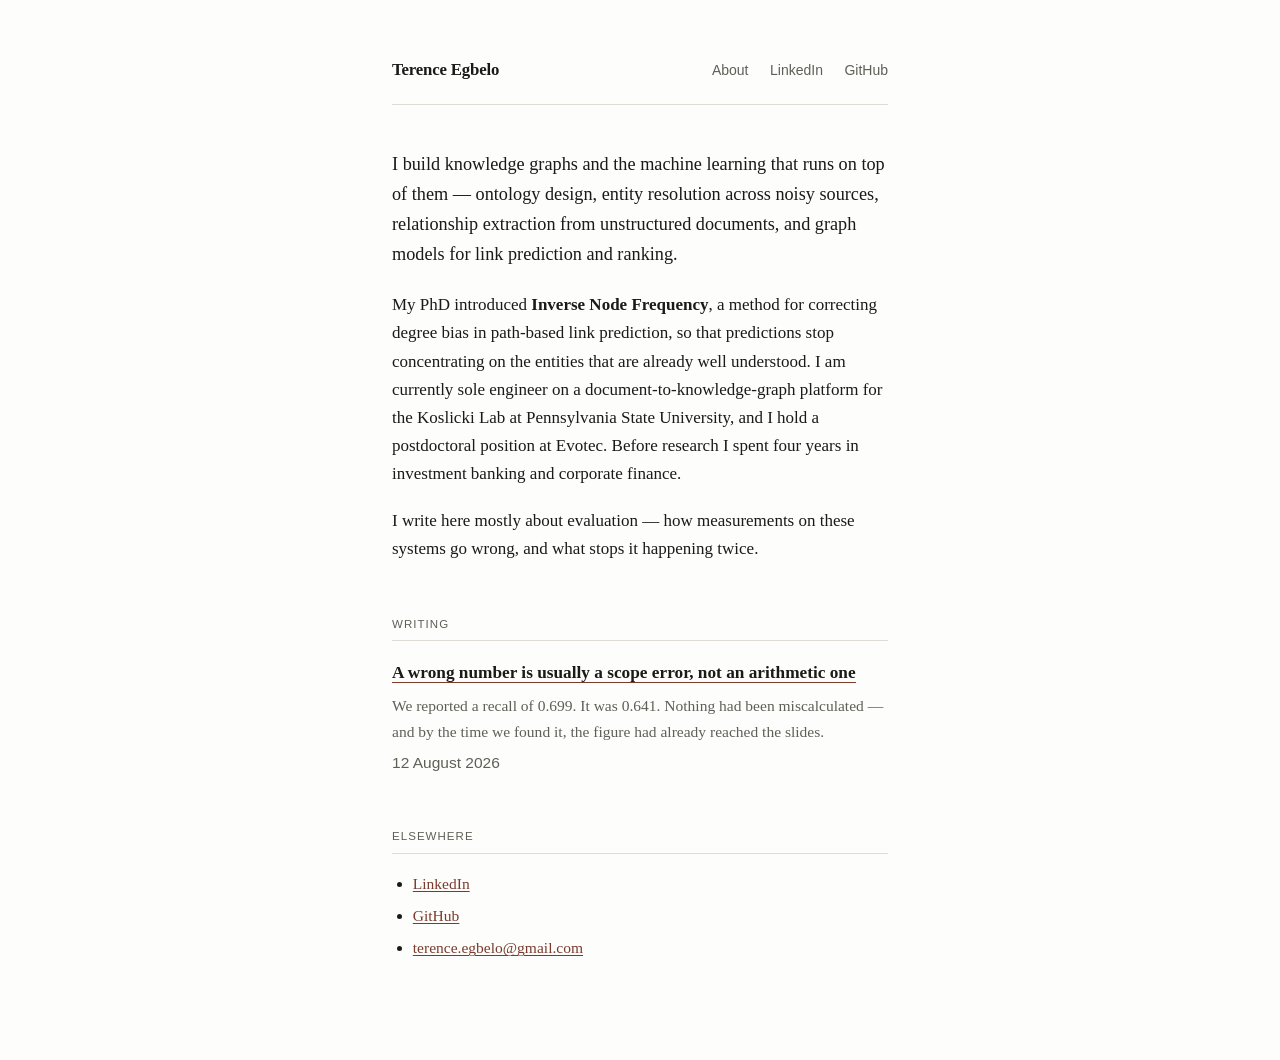
==== index.html @ 80e67e27 "Site: landing, about, first write-up Static HTML/CSS, no build step. Serves from the default branch " ====
<!doctype html>
<html lang="en">
<head>
<meta charset="utf-8">
<meta name="viewport" content="width=device-width, initial-scale=1">
<title>Terence Egbelo — machine learning and knowledge graphs</title>
<meta name="description" content="Machine learning engineer and scientist working on knowledge graphs: ontology design, entity resolution, relationship extraction from unstructured documents, and graph machine learning.">
<link rel="canonical" href="https://terence-egbelo.com/">
<meta property="og:type" content="website">
<meta property="og:site_name" content="Terence Egbelo">
<meta property="og:title" content="Terence Egbelo — machine learning and knowledge graphs">
<meta property="og:description" content="Machine learning engineer and scientist working on knowledge graphs: ontology design, entity resolution, relationship extraction, and graph machine learning.">
<meta property="og:url" content="https://terence-egbelo.com/">
<meta name="twitter:card" content="summary">
<link rel="stylesheet" href="/style.css">
</head>
<body>
<div class="wrap">

<header class="masthead">
  <a class="home" href="/">Terence Egbelo</a>
  <nav>
    <a href="/about.html">About</a>
    <a href="https://www.linkedin.com/in/terenceegbelo">LinkedIn</a>
    <a href="https://github.com/TERENTIVS">GitHub</a>
  </nav>
</header>

<main>

<p class="lede">I build knowledge graphs and the machine learning that runs on top
of them — ontology design, entity resolution across noisy sources, relationship
extraction from unstructured documents, and graph models for link prediction and
ranking.</p>

<p>My PhD introduced <strong>Inverse Node Frequency</strong>, a method for
correcting degree bias in path-based link prediction, so that predictions stop
concentrating on the entities that are already well understood. I am currently sole
engineer on a document-to-knowledge-graph platform for the Koslicki Lab at
Pennsylvania State University, and I hold a postdoctoral position at Evotec. Before
research I spent four years in investment banking and corporate finance.</p>

<p>I write here mostly about evaluation — how measurements on these systems go
wrong, and what stops it happening twice.</p>

<div class="section-label">Writing</div>

<div class="entry">
  <a href="/writing/scope-error-not-arithmetic-error.html">A wrong number is usually a scope error, not an arithmetic one</a>
  <p>We reported a recall of 0.699. It was 0.641. Nothing had been miscalculated —
  and by the time we found it, the figure had already reached the slides.</p>
  <p class="meta">12 August 2026</p>
</div>

<div class="section-label">Elsewhere</div>

<ul class="elsewhere">
  <li><a href="https://www.linkedin.com/in/terenceegbelo">LinkedIn</a></li>
  <li><a href="https://github.com/TERENTIVS">GitHub</a></li>
  <li><a href="mailto:terence.egbelo@gmail.com">terence.egbelo@gmail.com</a></li>
</ul>

</main>
</div>
</body>
</html>
---- style.css ----
/* terence-egbelo.com — static, no dependencies, no build step */

:root {
  --bg: #fdfdfb;
  --fg: #1a1a18;
  --muted: #5f5f58;
  --rule: #dedcd4;
  --accent: #7a3b2e;
  --code-bg: #f2f0ea;
  --measure: 34rem;
}

@media (prefers-color-scheme: dark) {
  :root {
    --bg: #16161a;
    --fg: #e6e4dd;
    --muted: #9a978d;
    --rule: #33333a;
    --accent: #d99a86;
    --code-bg: #21212a;
  }
}

*, *::before, *::after { box-sizing: border-box; }

html { -webkit-text-size-adjust: 100%; }

body {
  margin: 0;
  background: var(--bg);
  color: var(--fg);
  font-family: Charter, "Bitstream Charter", "Iowan Old Style", Georgia, "Times New Roman", serif;
  font-size: 1.0625rem;
  line-height: 1.65;
  -webkit-font-smoothing: antialiased;
}

.wrap {
  max-width: var(--measure);
  margin: 0 auto;
  padding: 3.5rem 1.5rem 5rem;
}

/* ---- masthead ---- */

.masthead {
  display: flex;
  flex-wrap: wrap;
  align-items: baseline;
  gap: 0.5rem 1.25rem;
  padding-bottom: 1.25rem;
  margin-bottom: 2.75rem;
  border-bottom: 1px solid var(--rule);
}

.masthead a.home {
  font-weight: 600;
  font-size: 1.05rem;
  letter-spacing: -0.01em;
  text-decoration: none;
  color: var(--fg);
}

.masthead nav {
  margin-left: auto;
  font-family: ui-sans-serif, -apple-system, "Segoe UI", Helvetica, Arial, sans-serif;
  font-size: 0.875rem;
}

.masthead nav a {
  color: var(--muted);
  text-decoration: none;
  margin-left: 1.1rem;
}

.masthead nav a:hover,
.masthead nav a[aria-current="page"] { color: var(--accent); }

/* ---- type ---- */

h1 {
  font-size: 1.9rem;
  line-height: 1.22;
  letter-spacing: -0.02em;
  font-weight: 600;
  margin: 0 0 0.6rem;
  text-wrap: balance;
}

h2 {
  font-size: 1.2rem;
  line-height: 1.32;
  font-weight: 600;
  letter-spacing: -0.01em;
  margin: 2.9rem 0 0.9rem;
  text-wrap: balance;
}

.standfirst {
  color: var(--muted);
  font-style: italic;
  font-size: 1.08rem;
  margin: 0 0 2.25rem;
  text-wrap: pretty;
}

p { margin: 0 0 1.2rem; text-wrap: pretty; }

a { color: var(--accent); text-decoration-thickness: 1px; text-underline-offset: 2px; }

strong { font-weight: 600; }

code {
  font-family: ui-monospace, "SF Mono", Menlo, Consolas, monospace;
  font-size: 0.855em;
  background: var(--code-bg);
  padding: 0.12em 0.34em;
  border-radius: 3px;
  overflow-wrap: break-word;
}

hr {
  border: 0;
  border-top: 1px solid var(--rule);
  margin: 3rem 0;
}

ol, ul { padding-left: 1.3rem; margin: 0 0 1.2rem; }
li { margin-bottom: 0.55rem; }

/* ---- index listing ---- */

.lede { font-size: 1.14rem; margin-bottom: 1.4rem; }

.section-label {
  font-family: ui-sans-serif, -apple-system, "Segoe UI", Helvetica, Arial, sans-serif;
  font-size: 0.72rem;
  letter-spacing: 0.09em;
  text-transform: uppercase;
  color: var(--muted);
  margin: 3.25rem 0 1.1rem;
  padding-bottom: 0.4rem;
  border-bottom: 1px solid var(--rule);
}

.entry { margin-bottom: 1.9rem; }

.entry a {
  font-weight: 600;
  font-size: 1.08rem;
  text-decoration: none;
  color: var(--fg);
  background-image: linear-gradient(var(--accent), var(--accent));
  background-size: 100% 1px;
  background-repeat: no-repeat;
  background-position: 0 100%;
  padding-bottom: 1px;
}

.entry a:hover { color: var(--accent); }

.entry p { margin: 0.35rem 0 0; color: var(--muted); font-size: 0.97rem; }

.meta {
  font-family: ui-sans-serif, -apple-system, "Segoe UI", Helvetica, Arial, sans-serif;
  font-size: 0.8rem;
  color: var(--muted);
}

.elsewhere { font-size: 0.97rem; }
.elsewhere li { margin-bottom: 0.4rem; }

/* ---- article footer ---- */

.colophon {
  margin-top: 3rem;
  padding-top: 1.4rem;
  border-top: 1px solid var(--rule);
  color: var(--muted);
  font-size: 0.93rem;
  font-style: italic;
}

.backlink {
  font-family: ui-sans-serif, -apple-system, "Segoe UI", Helvetica, Arial, sans-serif;
  font-size: 0.875rem;
  margin-top: 2.5rem;
}

@media (max-width: 34rem) {
  .wrap { padding-top: 2.25rem; }
  h1 { font-size: 1.6rem; }
  .masthead nav a { margin-left: 0; margin-right: 1.1rem; }
  .masthead nav { margin-left: 0; width: 100%; }
}
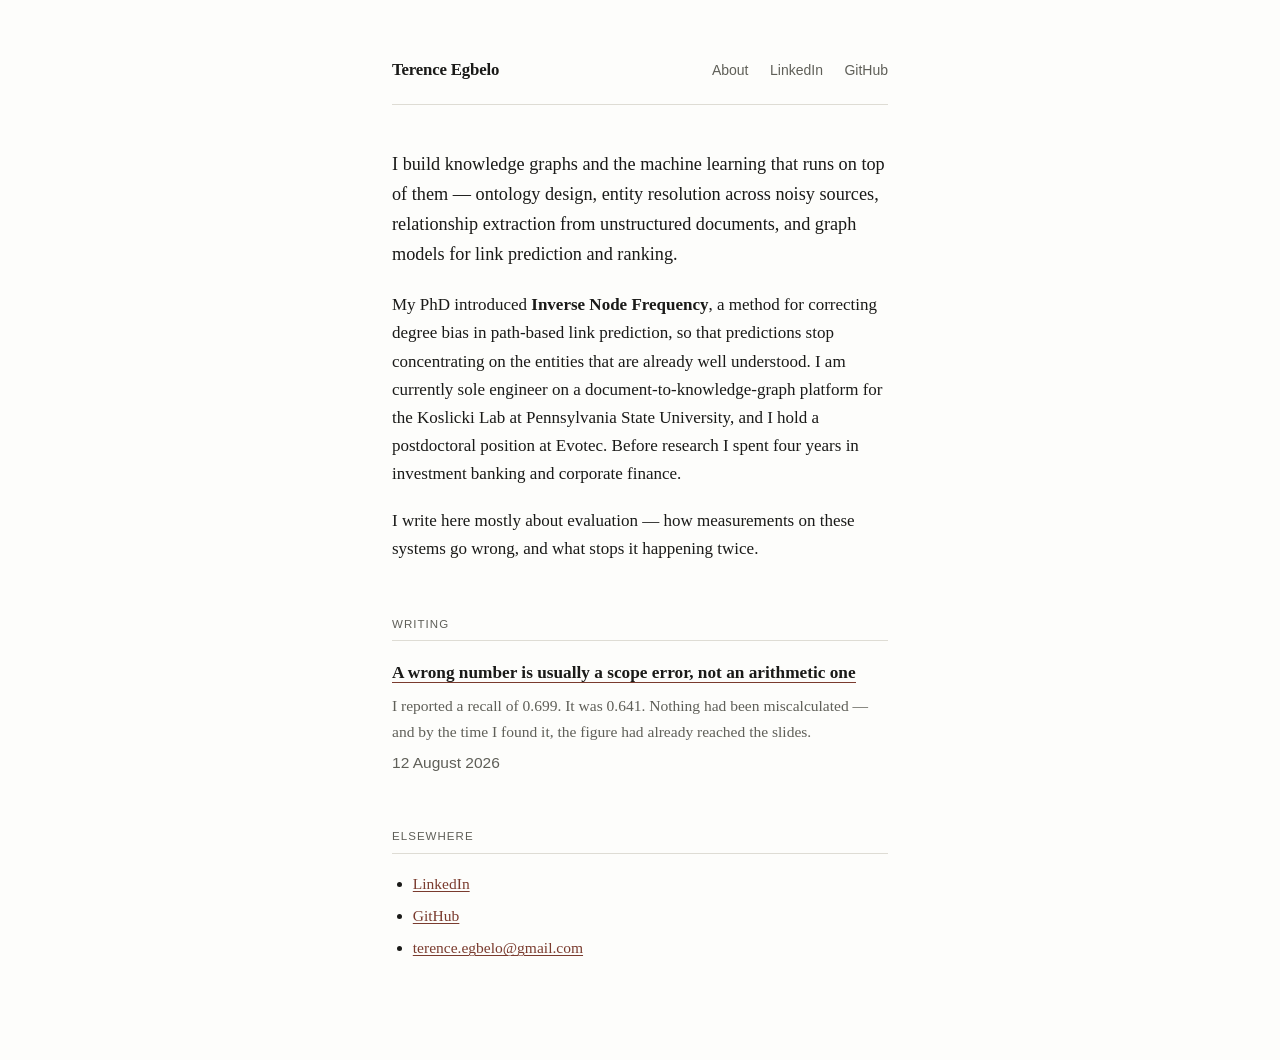
==== commit 4a888bf8: "Own the error in first person; keep 'we' for project-level claims" ====
--- a/index.html
+++ b/index.html
@@ -47,8 +47,8 @@
 
 <div class="entry">
   <a href="/writing/scope-error-not-arithmetic-error.html">A wrong number is usually a scope error, not an arithmetic one</a>
-  <p>We reported a recall of 0.699. It was 0.641. Nothing had been miscalculated —
-  and by the time we found it, the figure had already reached the slides.</p>
+  <p>I reported a recall of 0.699. It was 0.641. Nothing had been miscalculated —
+  and by the time I found it, the figure had already reached the slides.</p>
   <p class="meta">12 August 2026</p>
 </div>
 
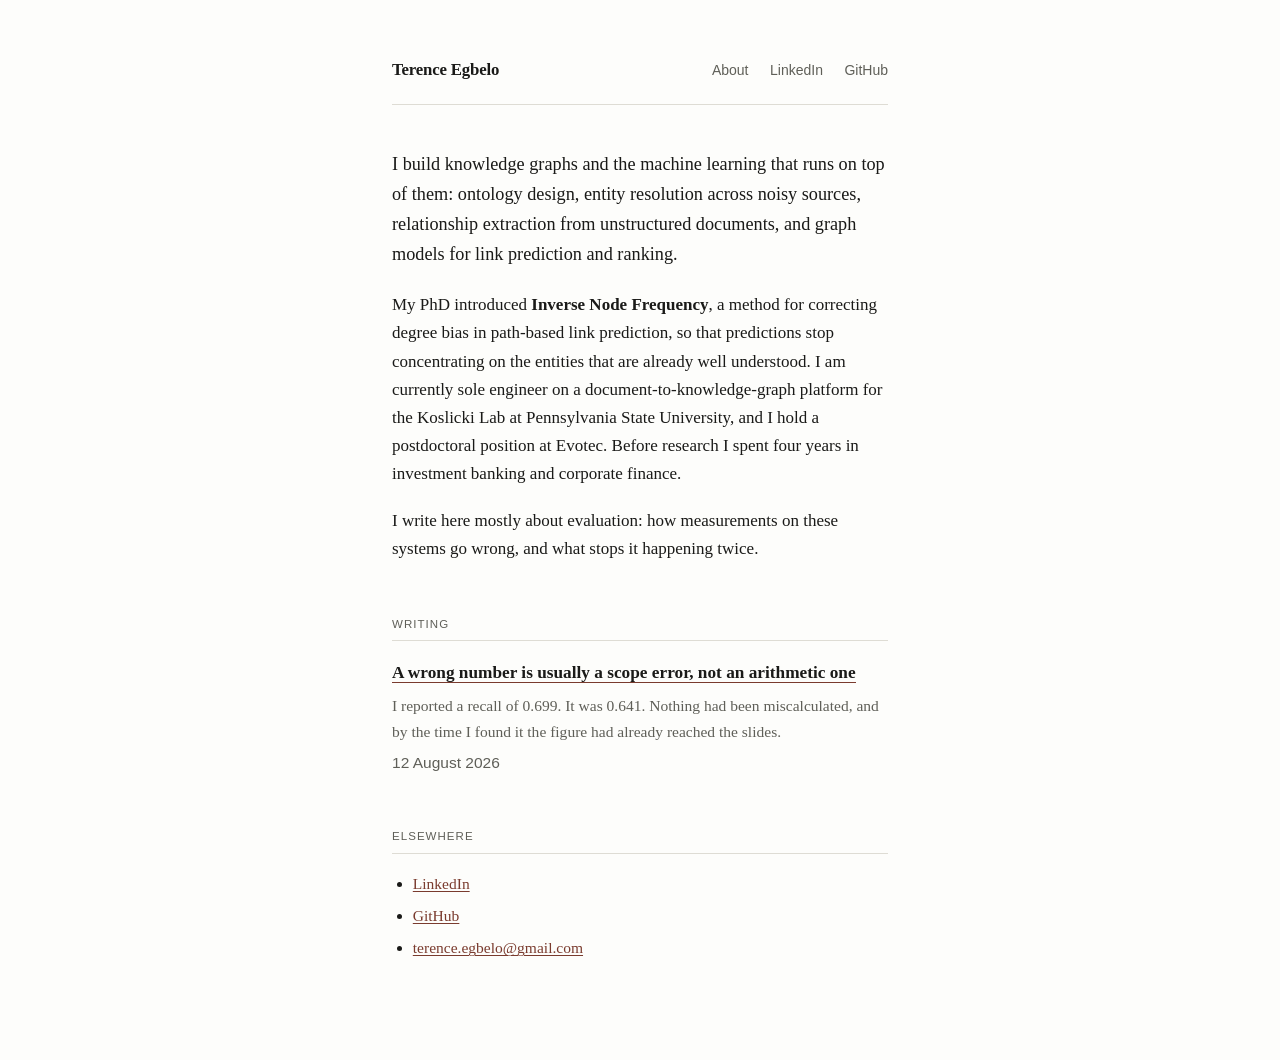
==== commit 7d3a668a: "Remove em dashes for voice consistency across the site" ====
--- a/index.html
+++ b/index.html
@@ -3,12 +3,12 @@
 <head>
 <meta charset="utf-8">
 <meta name="viewport" content="width=device-width, initial-scale=1">
-<title>Terence Egbelo — machine learning and knowledge graphs</title>
+<title>Terence Egbelo · machine learning and knowledge graphs</title>
 <meta name="description" content="Machine learning engineer and scientist working on knowledge graphs: ontology design, entity resolution, relationship extraction from unstructured documents, and graph machine learning.">
 <link rel="canonical" href="https://terence-egbelo.com/">
 <meta property="og:type" content="website">
 <meta property="og:site_name" content="Terence Egbelo">
-<meta property="og:title" content="Terence Egbelo — machine learning and knowledge graphs">
+<meta property="og:title" content="Terence Egbelo · machine learning and knowledge graphs">
 <meta property="og:description" content="Machine learning engineer and scientist working on knowledge graphs: ontology design, entity resolution, relationship extraction, and graph machine learning.">
 <meta property="og:url" content="https://terence-egbelo.com/">
 <meta name="twitter:card" content="summary">
@@ -29,7 +29,7 @@
 <main>
 
 <p class="lede">I build knowledge graphs and the machine learning that runs on top
-of them — ontology design, entity resolution across noisy sources, relationship
+of them: ontology design, entity resolution across noisy sources, relationship
 extraction from unstructured documents, and graph models for link prediction and
 ranking.</p>
 
@@ -40,15 +40,15 @@
 Pennsylvania State University, and I hold a postdoctoral position at Evotec. Before
 research I spent four years in investment banking and corporate finance.</p>
 
-<p>I write here mostly about evaluation — how measurements on these systems go
-wrong, and what stops it happening twice.</p>
+<p>I write here mostly about evaluation: how measurements on these systems go wrong,
+and what stops it happening twice.</p>
 
 <div class="section-label">Writing</div>
 
 <div class="entry">
   <a href="/writing/scope-error-not-arithmetic-error.html">A wrong number is usually a scope error, not an arithmetic one</a>
-  <p>I reported a recall of 0.699. It was 0.641. Nothing had been miscalculated —
-  and by the time I found it, the figure had already reached the slides.</p>
+  <p>I reported a recall of 0.699. It was 0.641. Nothing had been miscalculated,
+  and by the time I found it the figure had already reached the slides.</p>
   <p class="meta">12 August 2026</p>
 </div>
 
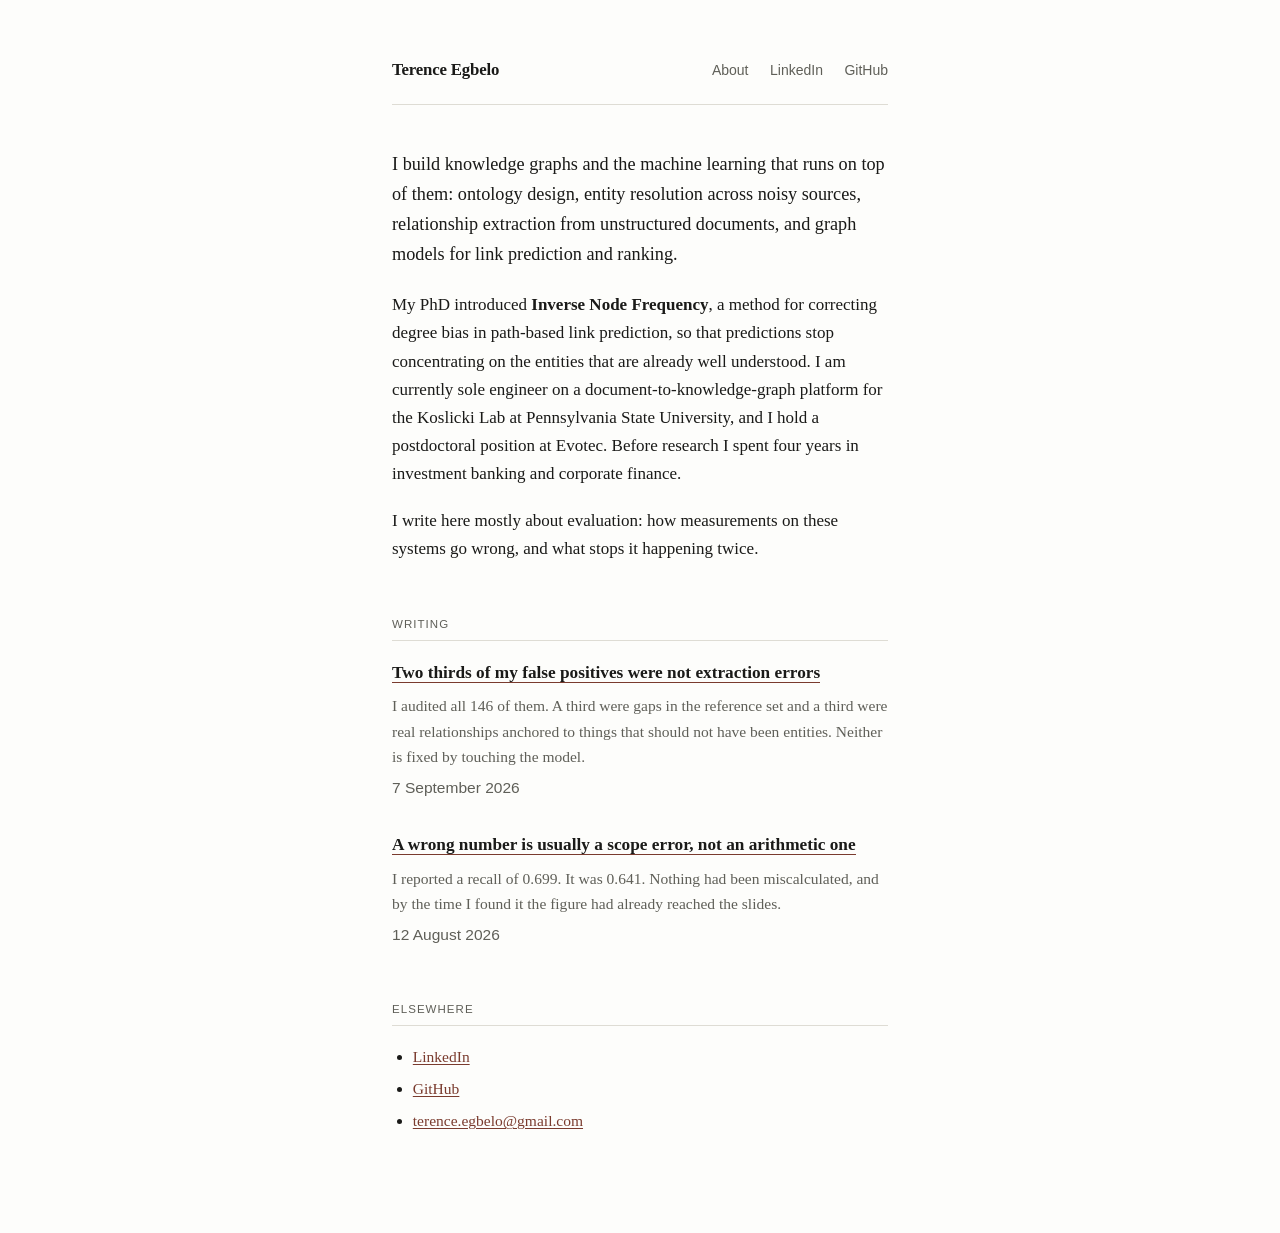
==== commit d41f2ded: "Add write-up: two thirds of my false positives were not extraction errors An exhaustive audit of all" ====
--- a/index.html
+++ b/index.html
@@ -46,6 +46,14 @@
 <div class="section-label">Writing</div>
 
 <div class="entry">
+  <a href="/writing/precision-assumes-the-model-is-wrong.html">Two thirds of my false positives were not extraction errors</a>
+  <p>I audited all 146 of them. A third were gaps in the reference set and a third
+  were real relationships anchored to things that should not have been entities.
+  Neither is fixed by touching the model.</p>
+  <p class="meta">7 September 2026</p>
+</div>
+
+<div class="entry">
   <a href="/writing/scope-error-not-arithmetic-error.html">A wrong number is usually a scope error, not an arithmetic one</a>
   <p>I reported a recall of 0.699. It was 0.641. Nothing had been miscalculated,
   and by the time I found it the figure had already reached the slides.</p>
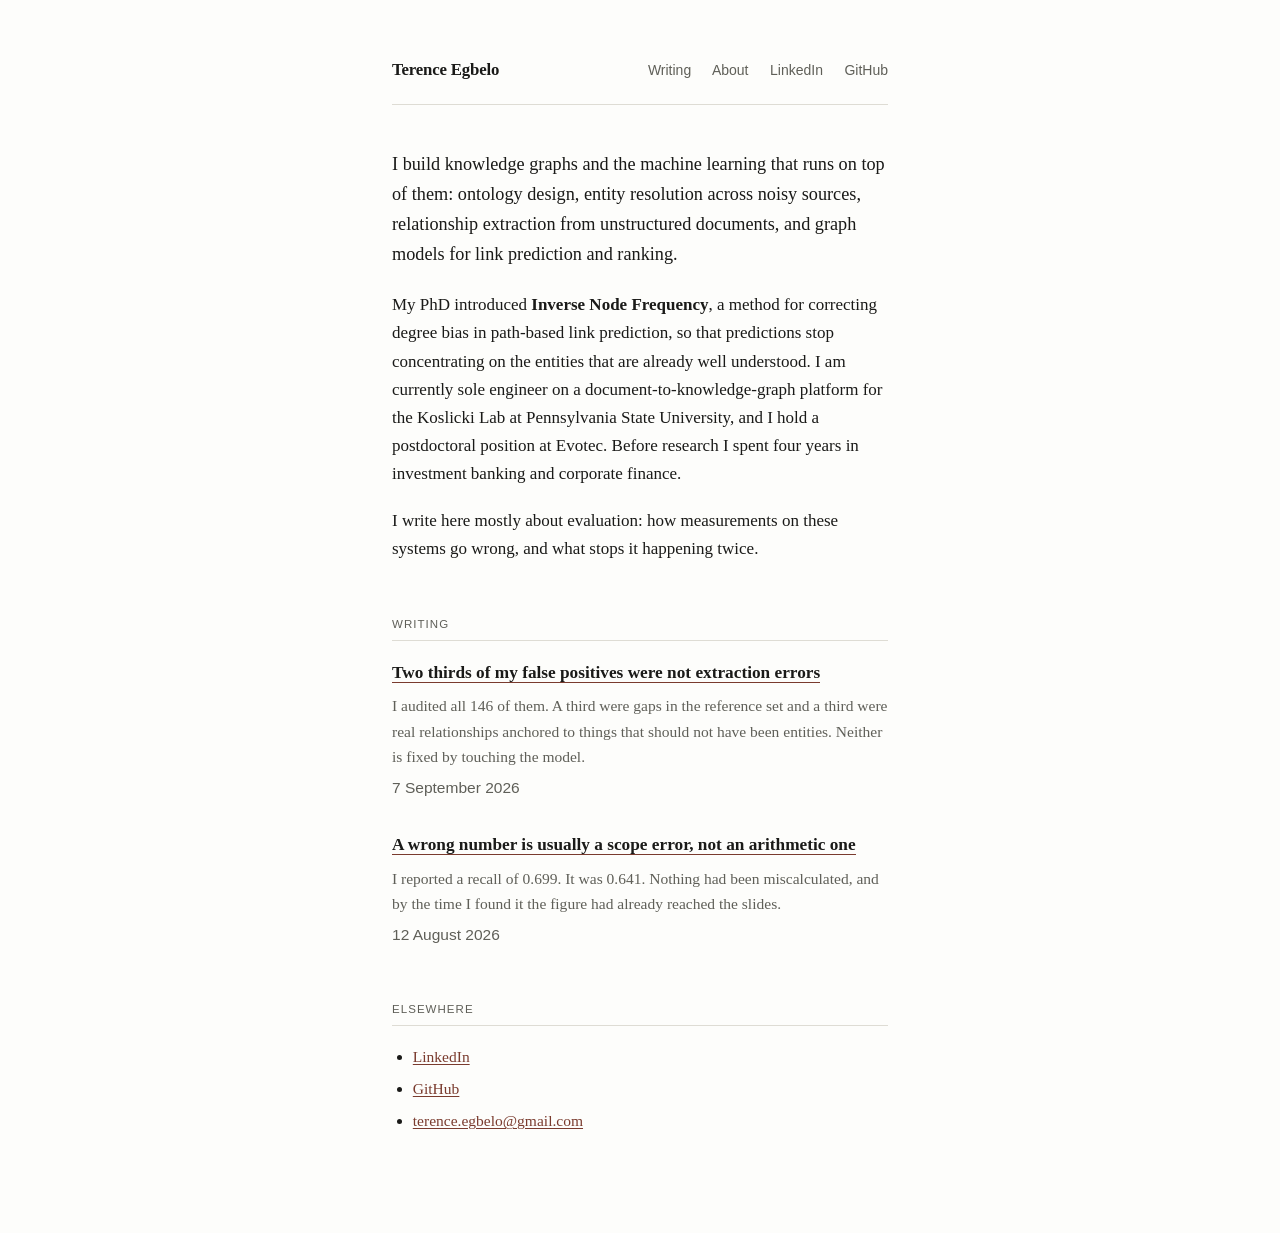
==== commit bffcfb00: "Add Writing to site nav; remove a contraction The /writing/ index existed but nothing linked to it. " ====
--- a/index.html
+++ b/index.html
@@ -20,6 +20,7 @@
 <header class="masthead">
   <a class="home" href="/">Terence Egbelo</a>
   <nav>
+    <a href="/writing/">Writing</a>
     <a href="/about.html">About</a>
     <a href="https://www.linkedin.com/in/terenceegbelo">LinkedIn</a>
     <a href="https://github.com/TERENTIVS">GitHub</a>
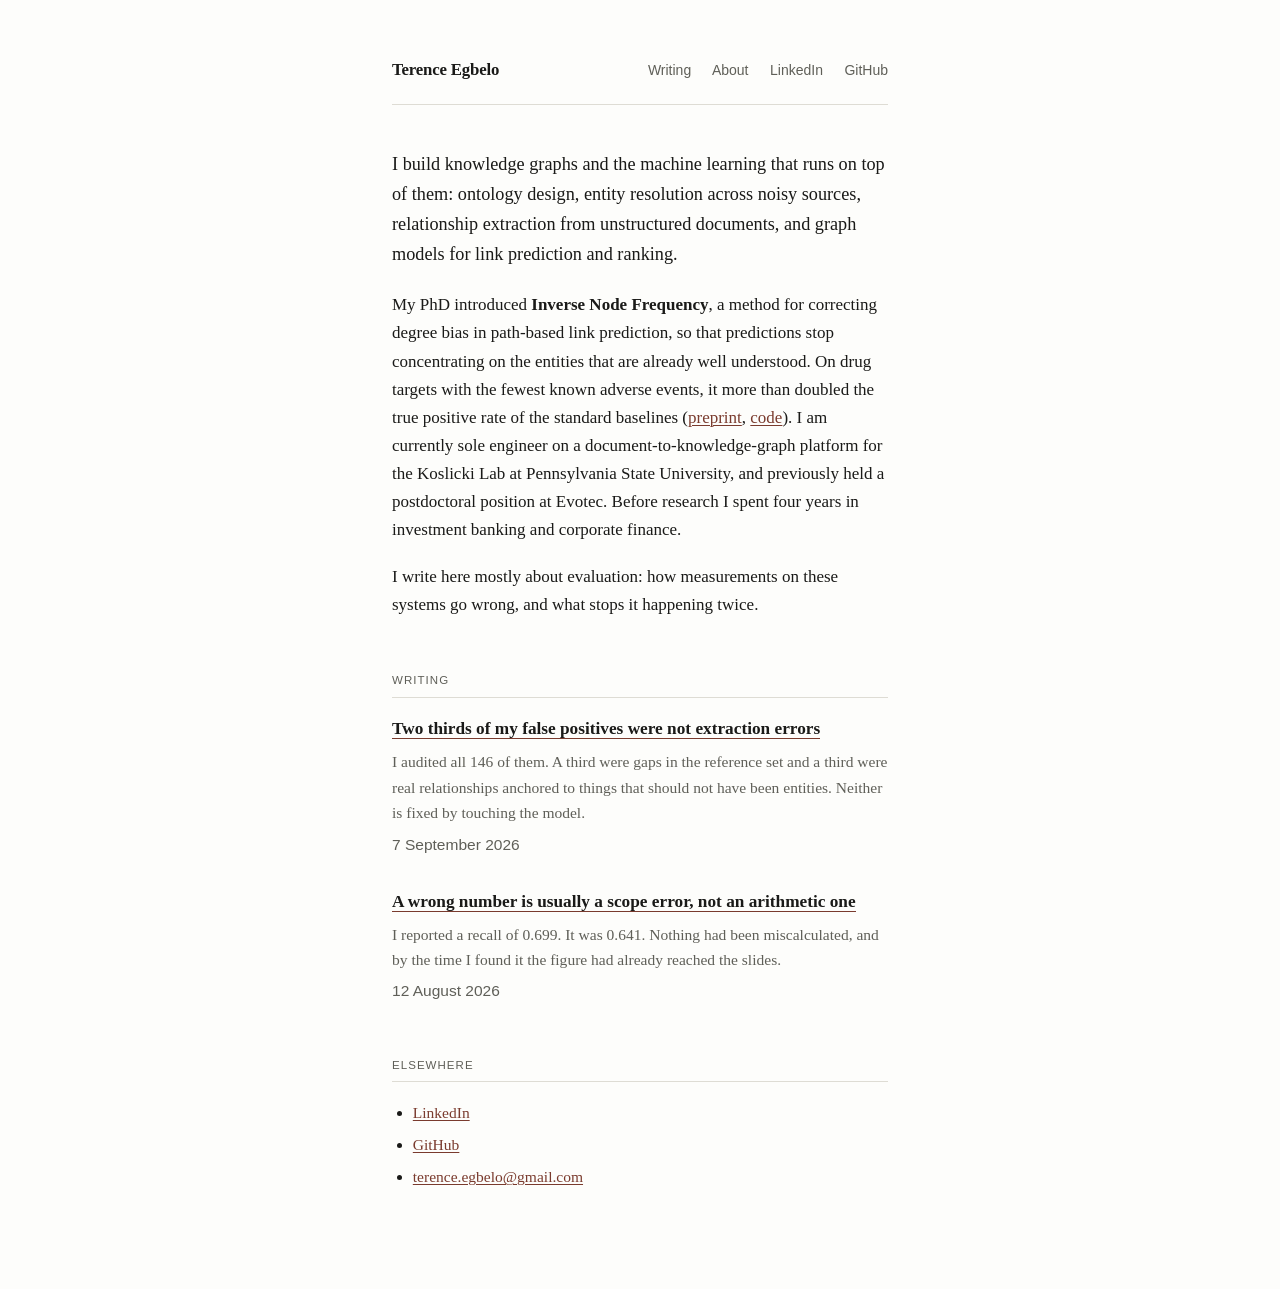
==== commit b03c0e7b: "Add INF preprint: publications section, results, links; Evotec past tense; Cass MSc; v8.1 figures Co" ====
--- a/index.html
+++ b/index.html
@@ -4,7 +4,7 @@
 <meta charset="utf-8">
 <meta name="viewport" content="width=device-width, initial-scale=1">
 <title>Terence Egbelo · machine learning and knowledge graphs</title>
-<meta name="description" content="Machine learning engineer and scientist working on knowledge graphs: ontology design, entity resolution, relationship extraction from unstructured documents, and graph machine learning.">
+<meta name="description" content="Machine learning engineer and scientist working on knowledge graphs: ontology design, entity resolution, relationship extraction from unstructured documents, and graph machine learning, including Inverse Node Frequency for drug safety prediction.">
 <link rel="canonical" href="https://terence-egbelo.com/">
 <meta property="og:type" content="website">
 <meta property="og:site_name" content="Terence Egbelo">
@@ -36,10 +36,14 @@
 
 <p>My PhD introduced <strong>Inverse Node Frequency</strong>, a method for
 correcting degree bias in path-based link prediction, so that predictions stop
-concentrating on the entities that are already well understood. I am currently sole
+concentrating on the entities that are already well understood. On drug targets
+with the fewest known adverse events, it more than doubled the true positive rate of
+the standard baselines (<a href="https://www.biorxiv.org/content/10.64898/2026.11.19.767791v1">preprint</a>,
+<a href="https://github.com/TERENTIVS/INF_KGC">code</a>). I am currently sole
 engineer on a document-to-knowledge-graph platform for the Koslicki Lab at
-Pennsylvania State University, and I hold a postdoctoral position at Evotec. Before
-research I spent four years in investment banking and corporate finance.</p>
+Pennsylvania State University, and previously held a postdoctoral position at
+Evotec. Before research I spent four years in investment banking and corporate
+finance.</p>
 
 <p>I write here mostly about evaluation: how measurements on these systems go wrong,
 and what stops it happening twice.</p>
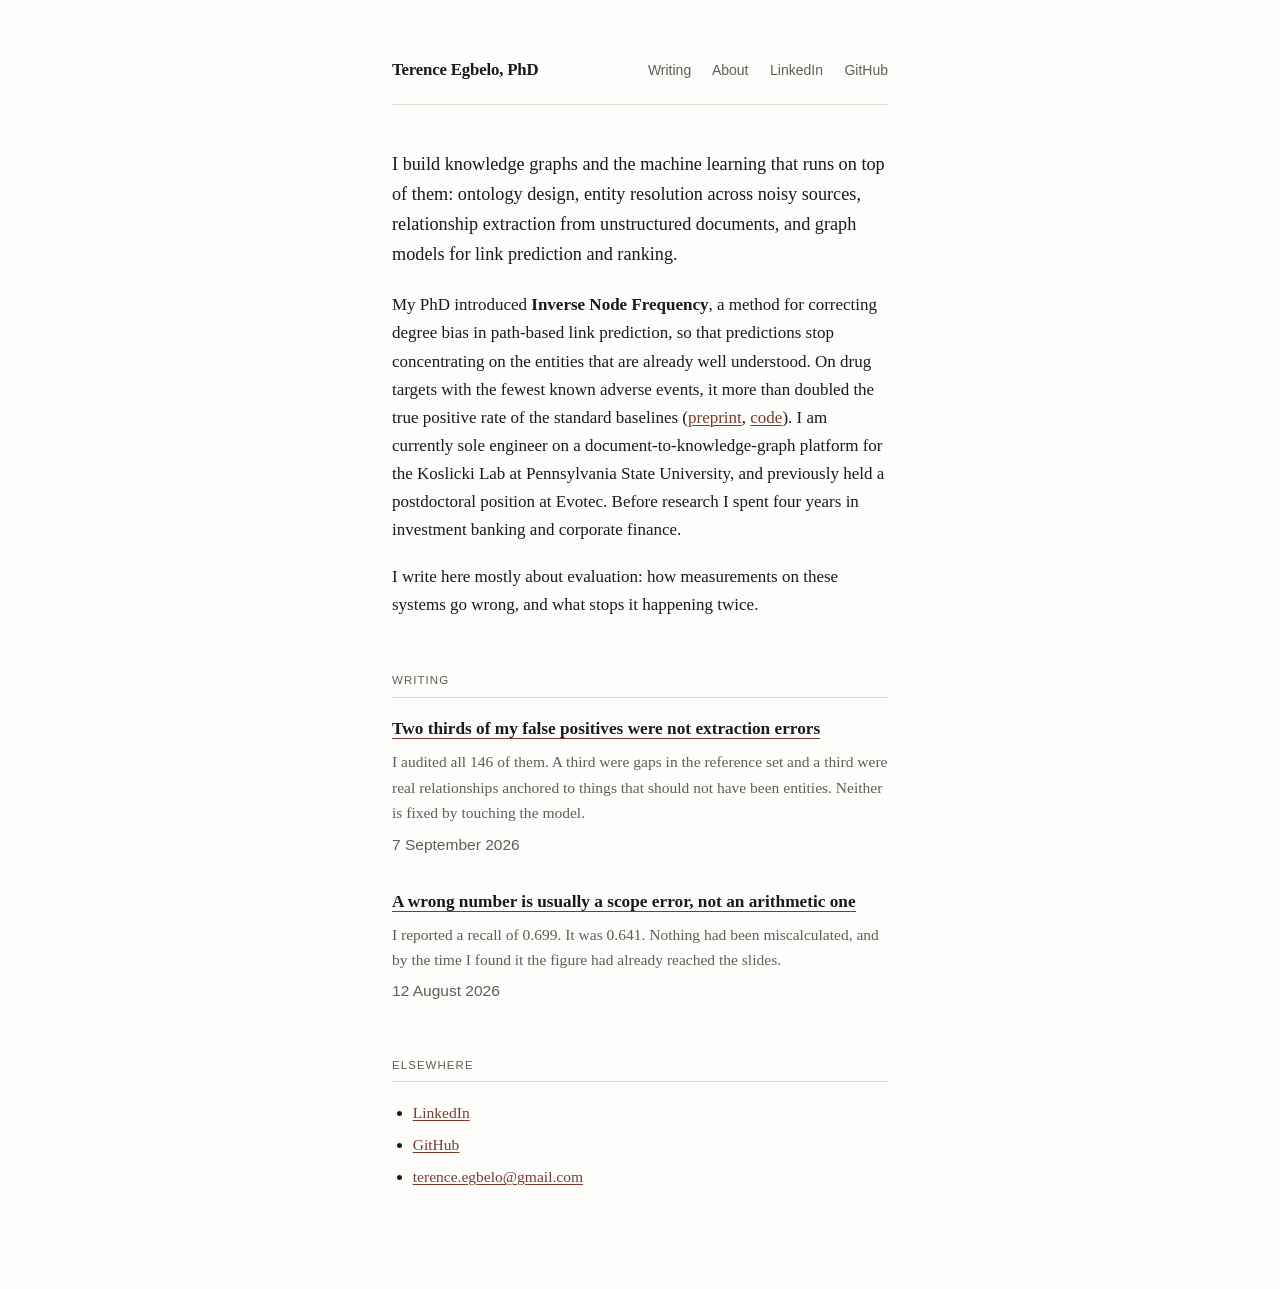
==== commit 26fdacf4: "Masthead and site name: Terence Egbelo, PhD Co-Authored-By: Claude Opus 5.5 <noreply@anthropic.com>" ====
--- a/index.html
+++ b/index.html
@@ -3,12 +3,12 @@
 <head>
 <meta charset="utf-8">
 <meta name="viewport" content="width=device-width, initial-scale=1">
-<title>Terence Egbelo · machine learning and knowledge graphs</title>
+<title>Terence Egbelo, PhD · machine learning and knowledge graphs</title>
 <meta name="description" content="Machine learning engineer and scientist working on knowledge graphs: ontology design, entity resolution, relationship extraction from unstructured documents, and graph machine learning, including Inverse Node Frequency for drug safety prediction.">
 <link rel="canonical" href="https://terence-egbelo.com/">
 <meta property="og:type" content="website">
-<meta property="og:site_name" content="Terence Egbelo">
-<meta property="og:title" content="Terence Egbelo · machine learning and knowledge graphs">
+<meta property="og:site_name" content="Terence Egbelo, PhD">
+<meta property="og:title" content="Terence Egbelo, PhD · machine learning and knowledge graphs">
 <meta property="og:description" content="Machine learning engineer and scientist working on knowledge graphs: ontology design, entity resolution, relationship extraction, and graph machine learning.">
 <meta property="og:url" content="https://terence-egbelo.com/">
 <meta name="twitter:card" content="summary">
@@ -18,7 +18,7 @@
 <div class="wrap">
 
 <header class="masthead">
-  <a class="home" href="/">Terence Egbelo</a>
+  <a class="home" href="/">Terence Egbelo, PhD</a>
   <nav>
     <a href="/writing/">Writing</a>
     <a href="/about.html">About</a>
